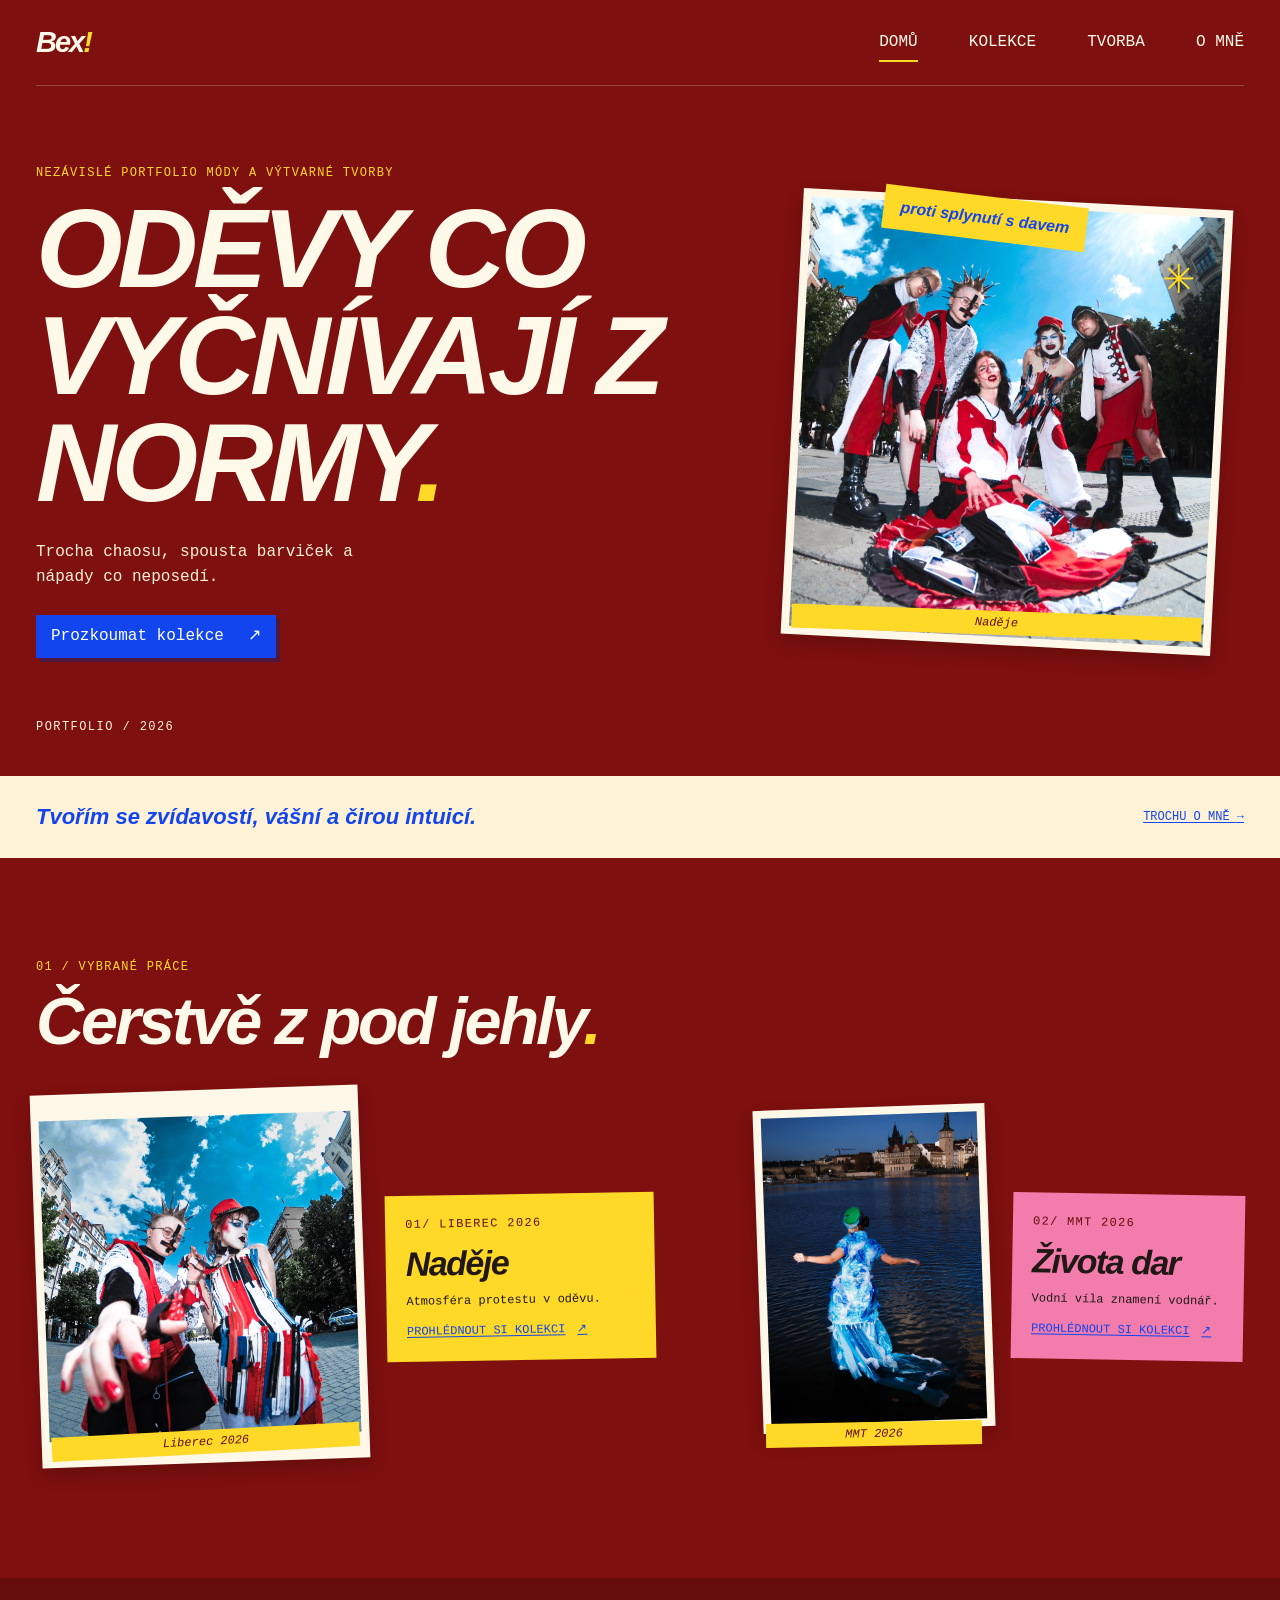
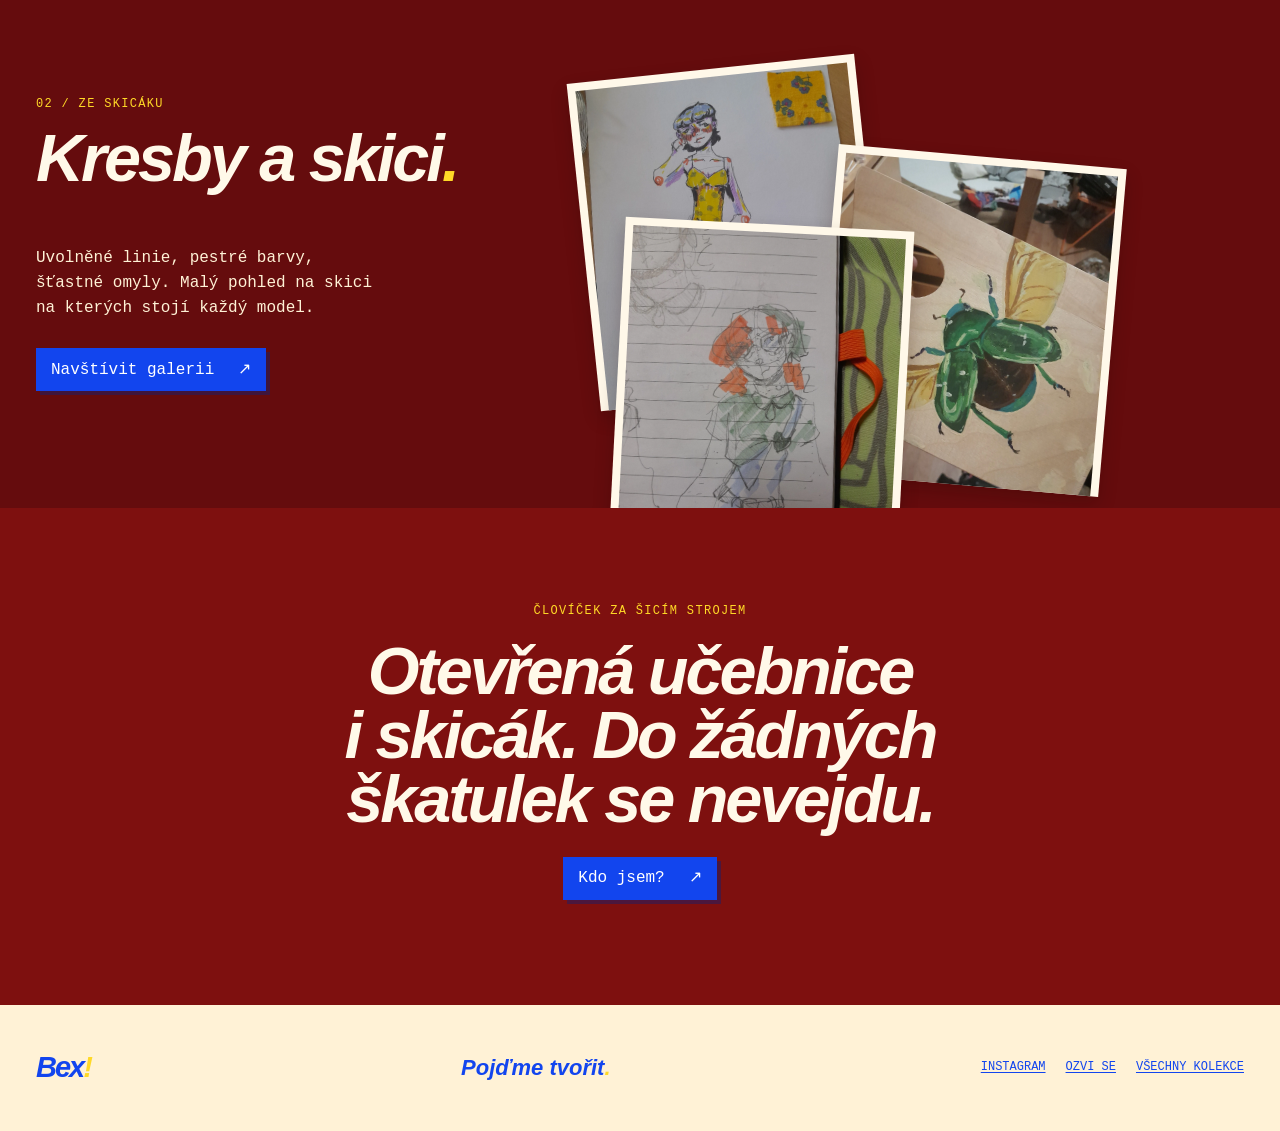
==== index.html @ c20b4b9c "Add new styles and HTML structure for gallery and home pages - Created new CSS files for collections" ====
<!doctype html>
<html lang="cs">
  <head>
    <meta charset="utf-8" />
    <meta name="viewport" content="width=device-width, initial-scale=1" />
    <meta
      name="description"
      content="Bex! — hravé portfolio módy, výtvarné tvorby a ručně vyráběných věcí." />
    <title>Bex! - Home</title>
    <link rel="stylesheet" href="css/styles.css" />
    <link rel="icon" type="image/x-icon" href="assets/favicon/favicon.ico" />
    <link rel="shortcut icon" href="assets/favicon/favicon.ico" />
    <link rel="apple-touch-icon" href="assets/favicon/favicon.ico" />
  </head>
  <body class="page page-home">
    <header class="site-header">
      <a class="wordmark" href="index.html" aria-label="Bex! – úvodní stránka"
        >Bex<span>!</span></a
      >
      <input class="menu-toggle" type="checkbox" id="menu-toggle" />
      <label class="menu-button" for="menu-toggle">
        <span></span><span></span>
      </label>
      <nav class="site-nav" aria-label="Hlavní navigace">
        <a class="is-current" href="index.html" aria-current="page">Domů</a>
        <a href="collections.html">Kolekce</a>
        <a href="gallery.html">Tvorba</a>
        <a href="about.html">O mně</a>
      </nav>
    </header>

    <main>
      <section class="home-hero page-wrap" aria-labelledby="home-title">
        <div class="hero-copy">
          <p class="eyebrow">Nezávislé portfolio módy a výtvarné tvorby</p>
          <h1 id="home-title">
            oděvy co vyčnívají z normy<span class="period">.</span>
          </h1>
          <p class="hero-intro">
            Trocha chaosu, spousta barviček a nápady co neposedí.
          </p>
          <a class="button button-blue" href="collections.html"
            >Prozkoumat kolekce <span aria-hidden="true">&nearr;</span></a
          >
        </div>
        <figure class="paper-photo hero-photo photo-slot has-image">
          <img
            src="assets/images/collection-2-1.webp"
            alt="Modelka v ručně šitém červeno-bílém outfitu na modrém venkovním hřišti"
            fetchpriority="high" />
          <span class="photo-caption">Naděje</span>
        </figure>
        <span class="sticker sticker-yellow hero-sticker"
          >proti splynutí s davem
        </span>
        <span class="scribble hero-scribble" aria-hidden="true">✳</span>
        <p class="hero-index">Portfolio / 2026</p>
      </section>

      <section class="intro-strip" aria-label="Úvod">
        <div class="page-wrap strip-inner">
          <p>Tvořím se zvídavostí, vášní a čirou intuicí.</p>
          <a href="about.html"
            >Trochu o mně <span aria-hidden="true">→</span></a
          >
        </div>
      </section>

      <section class="home-feature page-wrap" aria-labelledby="feature-title">
        <div class="section-heading">
          <p class="eyebrow">01 / Vybrané práce</p>
          <h2 id="feature-title">
            Čerstvě z pod jehly<span class="period">.</span>
          </h2>
        </div>
        <div class="feature-grid">
          <article class="feature-card feature-card-wide">
            <figure class="paper-photo photo-slot has-image">
              <img
                src="assets/images/collection-2-3.webp"
                alt="Modelka v červeno-bílo-černém outfitu z kolekce After School Riot"
                loading="lazy"
                decoding="async" />
              <span class="photo-caption">Liberec 2026</span>
            </figure>
            <div class="feature-note note-yellow">
              <p class="eyebrow">01/ Liberec 2026</p>
              <h3>Naděje</h3>
              <p>Atmosféra protestu v oděvu.</p>
              <a class="text-link" href="collections.html"
                >Prohlédnout si kolekci
                <span aria-hidden="true">&nearr;</span></a
              >
            </div>
          </article>
          <article class="feature-card feature-card-blue-hour">
            <div class="feature-photo">
              <figure class="paper-photo photo-slot has-image">
                <img
                  src="assets/images/collection-1-2.webp"
                  alt="Model z kolekce Blue Hour na pódiu"
                  loading="lazy"
                  decoding="async" />
              </figure>
              <span class="photo-caption">MMT 2026</span>
            </div>
            <div class="feature-note note-pink">
              <p class="eyebrow">02/ MMT 2026</p>
              <h3>Života dar</h3>
              <p>Vodní víla znamení vodnář.</p>
              <a class="text-link" href="collections.html"
                >Prohlédnout si kolekci
                <span aria-hidden="true">&nearr;</span></a
              >
            </div>
          </article>
        </div>
      </section>

      <section class="home-gallery" aria-labelledby="sketch-title">
        <div class="page-wrap sketch-layout">
          <div class="sketch-copy">
            <p class="eyebrow">02 / Ze skicáku</p>
            <h2 id="sketch-title">
              Kresby a skici<span class="period">.</span>
            </h2>
            <p>
              Uvolněné linie, pestré barvy, šťastné omyly. Malý pohled na skici
              na kterých stojí každý model.
            </p>
            <a class="button button-blue" href="gallery.html"
              >Navštívit galerii <span aria-hidden="true">&nearr;</span></a
            >
          </div>
          <div class="sketch-tiles">
            <figure class="paper-photo photo-slot tile-one has-image">
              <img
                src="assets/images/sketch-1.webp"
                alt="Barevná módní skica od Bex"
                loading="lazy"
                decoding="async" />
            </figure>
            <figure class="paper-photo photo-slot tile-two has-image">
              <img
                src="assets/images/artwork-3.webp"
                alt="Ilustrovaná módní postava od Bex"
                loading="lazy"
                decoding="async" />
            </figure>
            <figure class="paper-photo photo-slot tile-three has-image">
              <img
                src="assets/images/sketch-4.webp"
                alt="Módní skica postavy tužkou a barvami od Bex"
                loading="lazy"
                decoding="async" />
            </figure>
          </div>
        </div>
      </section>

      <section class="home-about page-wrap">
        <p class="eyebrow">človíček za šicím strojem</p>
        <h2>
          Otevřená učebnice <br />
          i skicák. Do žádných škatulek se nevejdu.
        </h2>
        <a class="button button-blue" href="about.html"
          >Kdo jsem? <span aria-hidden="true">&nearr;</span></a
        >
      </section>
    </main>

    <footer class="site-footer">
      <div class="page-wrap footer-inner">
        <a class="wordmark" href="index.html">Bex<span>!</span></a>
        <p>Pojďme tvořit<span class="period">.</span></p>
        <nav class="footer-links" aria-label="Footer navigation">
          <a href="https://www.instagram.com/creations__bexx">Instagram</a>
          <a href="mailto:macurabex@gmail.com">Ozvi se</a>
          <a href="collections.html">Všechny kolekce</a>
        </nav>
      </div>
    </footer>
  </body>
</html>
---- css/styles.css ----
@import url("base.css");
@import url("home.css");
@import url("gallery.css");
@import url("about.css");
@import url("collections.css");
@import url("responsive.css");
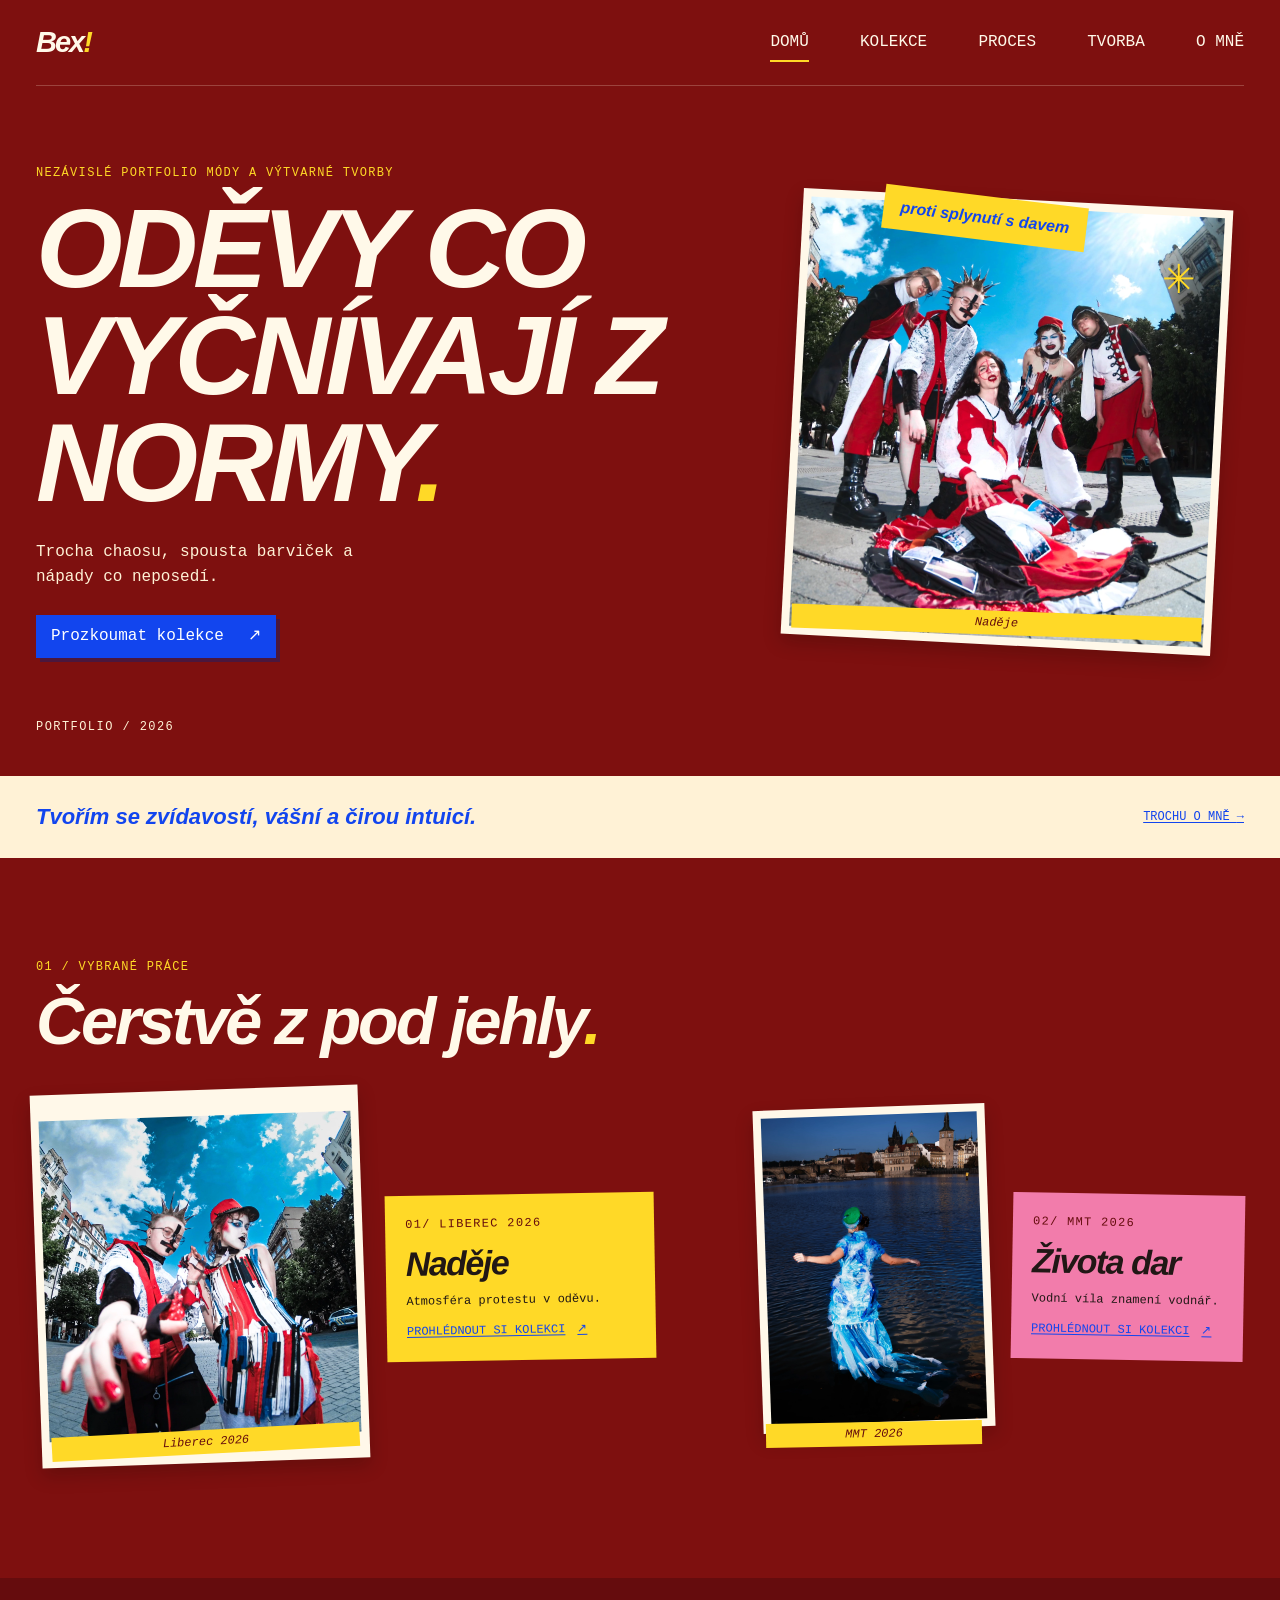
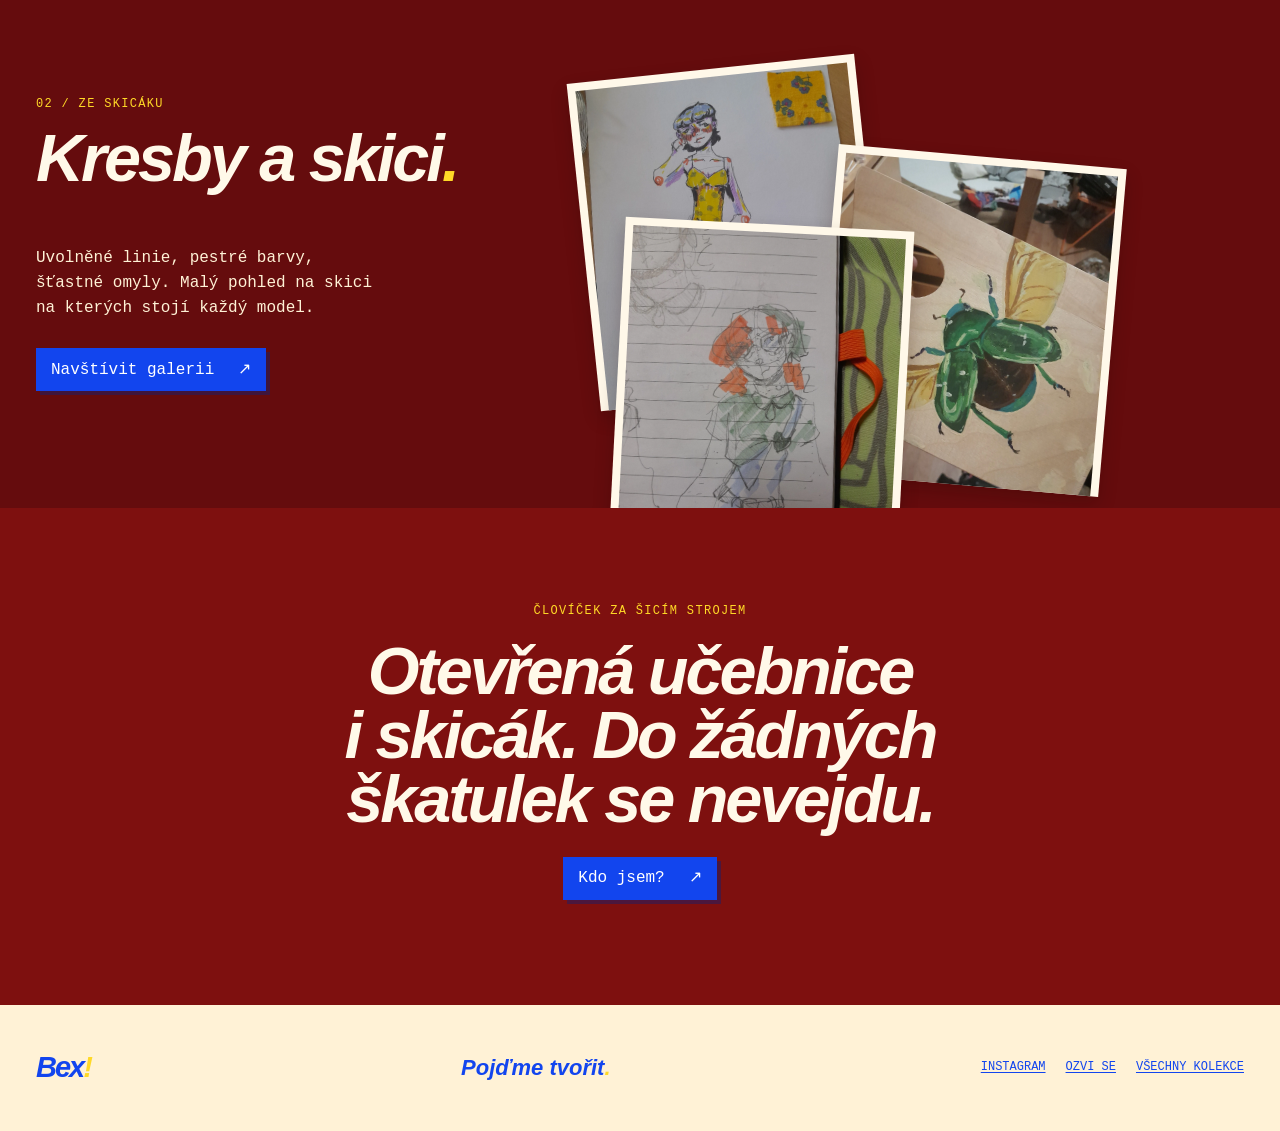
==== commit 79ff281b: "Add process page and update navigation links across multiple pages" ====
--- a/index.html
+++ b/index.html
@@ -24,6 +24,7 @@
       <nav class="site-nav" aria-label="Hlavní navigace">
         <a class="is-current" href="index.html" aria-current="page">Domů</a>
         <a href="collections.html">Kolekce</a>
+        <a href="process.html">Proces</a>
         <a href="gallery.html">Tvorba</a>
         <a href="about.html">O mně</a>
       </nav>
--- a/css/styles.css
+++ b/css/styles.css
@@ -3,4 +3,5 @@
 @import url("gallery.css");
 @import url("about.css");
 @import url("collections.css");
+@import url("process.css");
 @import url("responsive.css");
